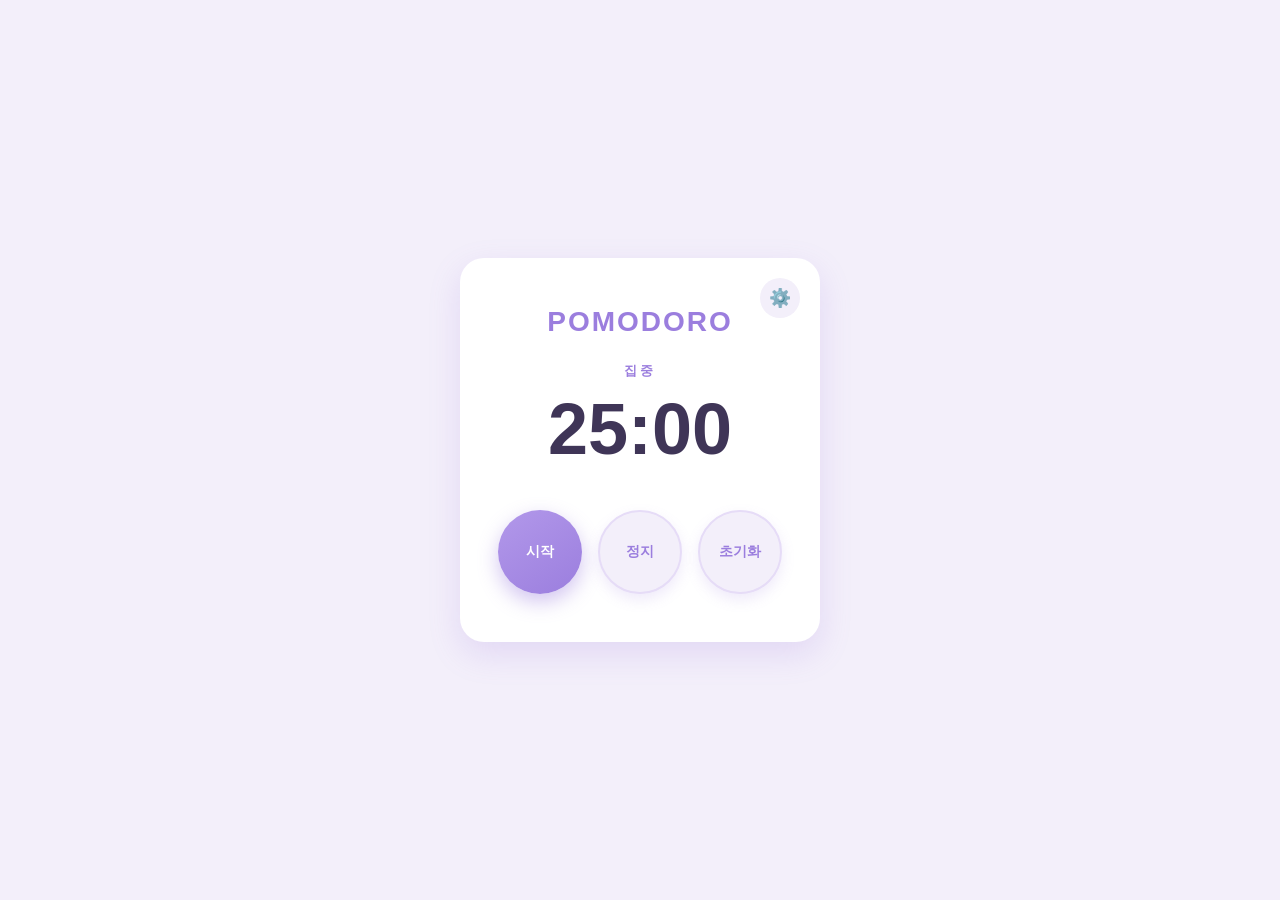
==== index.html @ 4f808c61 "INIT" ====
<!DOCTYPE html>
<html lang="ko">
<head>
  <meta charset="UTF-8" />
  <meta name="viewport" content="width=device-width, initial-scale=1.0" />
  <title>Pomodoro Timer</title>
  <link rel="stylesheet" href="index.css" />
</head>
<body>
  <div class="app">
    <button class="settings-btn" type="button" aria-label="설정" onclick="location.href='setting.html'">⚙️</button>

    <h1>pomodoro</h1>

    <div class="mode-label" id="mode-label">집중</div>
    <div class="time-display" id="time-display">25:00</div>

    <div class="controls">
      <button class="btn btn-start" type="button" onclick="startTimer()">시작</button>
      <button class="btn btn-stop" type="button" onclick="stopTimer()">정지</button>
      <button class="btn btn-reset" type="button" onclick="resetTimer()">초기화</button>
    </div>
  </div>

  <script src="index.js"></script>
</body>
</html>
---- index.css ----
* {
  box-sizing: border-box;
  margin: 0;
  padding: 0;
}

body {
  min-height: 100vh;
  display: flex;
  align-items: center;
  justify-content: center;
  background-color: #f3effa;
  font-family: "Segoe UI", "Malgun Gothic", sans-serif;
  color: #3f3557;
}

.app {
  position: relative;
  width: 360px;
  padding: 48px 32px;
  background-color: #ffffff;
  border-radius: 24px;
  box-shadow: 0 12px 32px rgba(147, 112, 219, 0.18);
  text-align: center;
}

.settings-btn {
  position: absolute;
  top: 20px;
  right: 20px;
  width: 40px;
  height: 40px;
  border: none;
  border-radius: 50%;
  background-color: #f3effa;
  font-size: 18px;
  cursor: pointer;
  transition: background-color 0.2s ease;
}

.settings-btn:hover {
  background-color: #e6dcf7;
}

h1 {
  font-size: 28px;
  font-weight: 700;
  letter-spacing: 2px;
  color: #9b7ede;
  text-transform: uppercase;
}

.mode-label {
  margin-top: 24px;
  font-size: 13px;
  font-weight: 700;
  letter-spacing: 3px;
  text-transform: uppercase;
  color: #9b7ede;
}

.time-display {
  margin: 8px 0 40px;
  font-size: 72px;
  font-weight: 700;
  font-variant-numeric: tabular-nums;
  color: #3f3557;
}

.controls {
  display: flex;
  gap: 16px;
  justify-content: center;
}

.btn {
  width: 84px;
  height: 84px;
  border-radius: 50%;
  border: none;
  font-size: 14px;
  font-weight: 600;
  cursor: pointer;
  display: flex;
  align-items: center;
  justify-content: center;
  transition: transform 0.15s ease, box-shadow 0.15s ease, opacity 0.15s ease;
}

.btn:hover {
  transform: translateY(-3px);
}

.btn:active {
  transform: scale(0.95);
}

.btn-start {
  background: linear-gradient(145deg, #b298ea, #9b7ede);
  color: #ffffff;
  box-shadow: 0 8px 20px rgba(155, 126, 222, 0.45);
}

.btn-start:hover {
  box-shadow: 0 12px 24px rgba(155, 126, 222, 0.55);
}

.btn-stop,
.btn-reset {
  background-color: #f3effa;
  color: #9b7ede;
  box-shadow: 0 6px 14px rgba(147, 112, 219, 0.15);
  border: 2px solid #e6dcf7;
}

.btn-stop:hover,
.btn-reset:hover {
  background-color: #e6dcf7;
  box-shadow: 0 10px 18px rgba(147, 112, 219, 0.25);
}
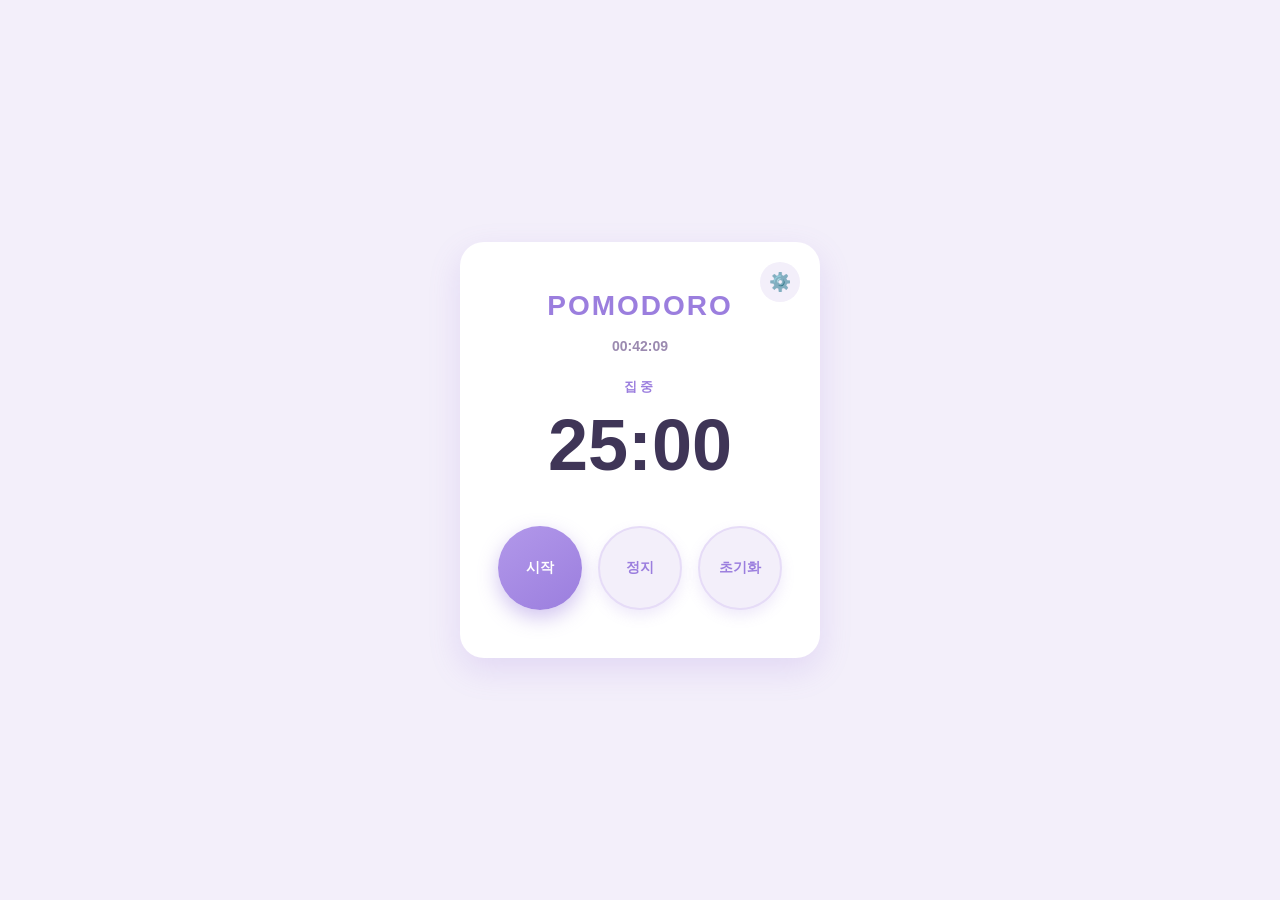
==== commit 0db9ff43: "클로드 권한 설정 + 현재 시간 기능 추가" ====
--- a/index.html
+++ b/index.html
@@ -12,6 +12,8 @@
 
     <h1>pomodoro</h1>
 
+    <div class="current-time" id="current-time"></div>
+
     <div class="mode-label" id="mode-label">집중</div>
     <div class="time-display" id="time-display">25:00</div>
 
--- a/index.css
+++ b/index.css
@@ -48,6 +48,14 @@
   letter-spacing: 2px;
   color: #9b7ede;
   text-transform: uppercase;
+}
+
+.current-time {
+  margin-top: 16px;
+  font-size: 14px;
+  font-weight: 600;
+  color: #9b8ab0;
+  font-variant-numeric: tabular-nums;
 }
 
 .mode-label {
